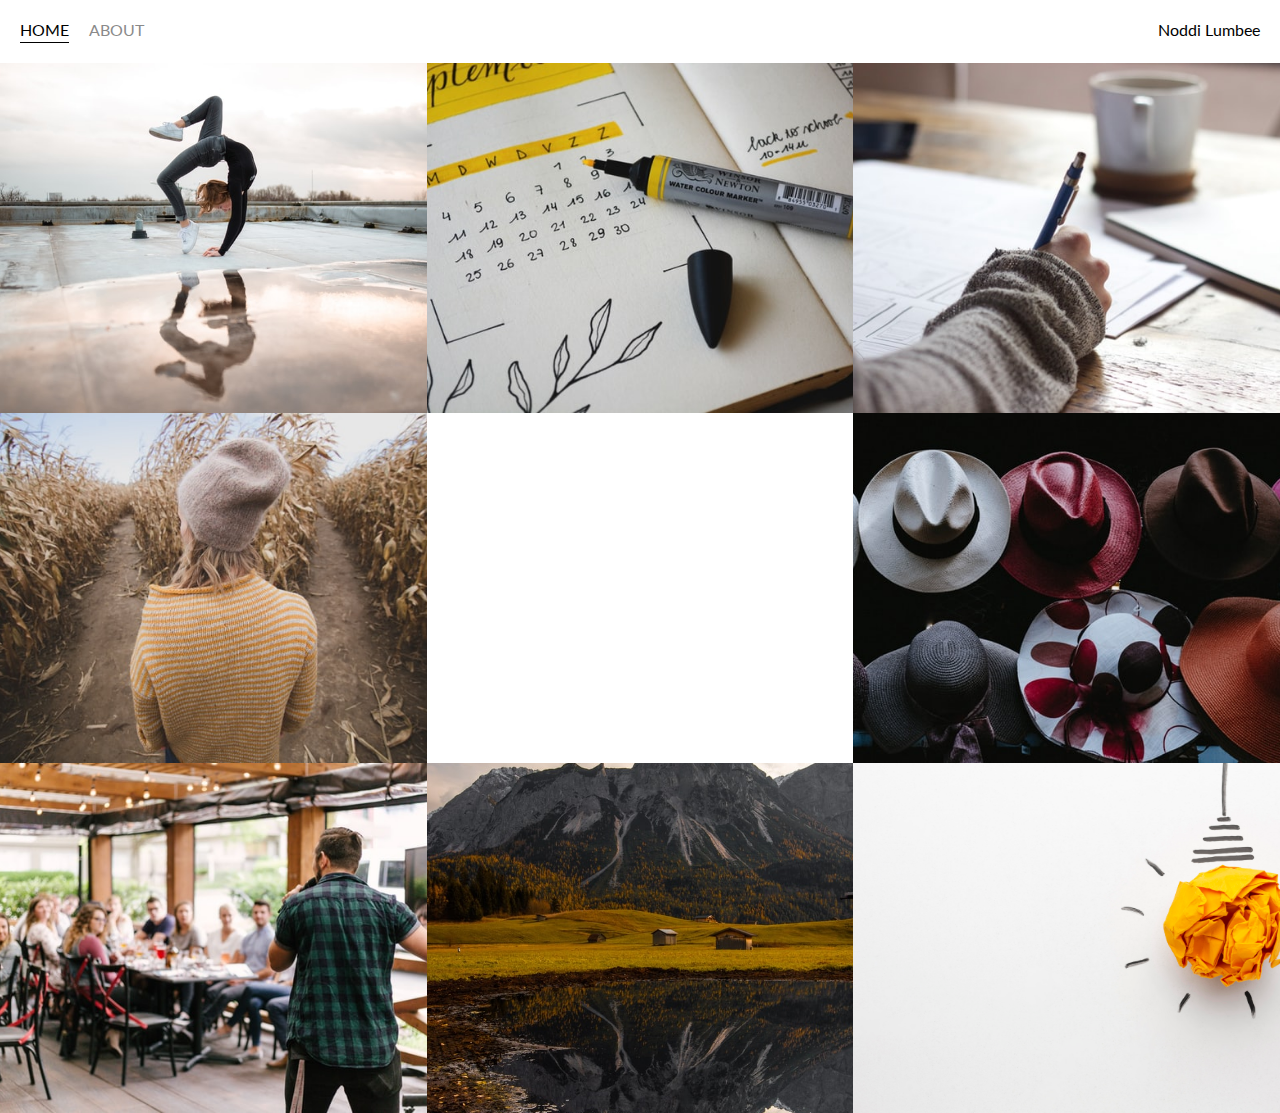
==== index.html @ 9b0a3e10 "Add files via upload" ====
<!DOCTYPE html>
<html lang="en" dir="ltr">
  <head>
    <meta charset="utf-8">
    <title>My portfolio</title>
    <link rel="stylesheet" href="style.css">
    <link href="https://fonts.googleapis.com/css2?family=Lato:ital,wght@0,100;0,300;0,400;0,700;0,900;1,100;1,300;1,400;1,700;1,900&display=swap" rel="stylesheet">
  </head>

  <body>
      <div class="container">
        <div class="nav-wrapper">
            <div class="left-side">
              <div class="nav-link-wrapper active-nav-link">
                  <a href="index.html">Home</a>
              </div>
              <div class="nav-link-wrapper">
                  <a href="about.html">About</a>
              </div>
            </div>
            <div class="right-side">
                  <div class="brand">
                    <div>Noddi Lumbee</div>
                  </div>
            </div>

        </div>

        <div class="content-wrapper">
          <div class="portfolio-items-wrapper">

            <div class="portfolio-item-wrapper">
              <div class="portfolio-img-background" style="background-image:url(images/Portfolio/flexibility.jpg)"></div>

              <div class="img-text-wrapper">
                <div class="logo-wrapper">
                  <a href="decision.html"><img src="images/logo/eagle.png" alt=""></a>
                </div>

                <div class="subtitle">
                  1 FLEXIBILITY/ADAPTABILITY
                </div>
              </div>
            </div>

            <div class="portfolio-item-wrapper">
              <div class="portfolio-img-background" style="background-image:url(images/Portfolio/plan.jpg)"></div>
              <div class="img-text-wrapper">
                <div class="logo-wrapper">
                  <img src="images/logo/" alt="">

                </div>
                <div class="subtitle">
                  2. ABILITY TO PLAN, ORGANISE AND PRIORITISE WORK
                </div>
              </div>
            </div>

            <div class="portfolio-item-wrapper">
              <div class="portfolio-img-background" style="background-image:url(images/Portfolio/writing.jpg)"></div>
              <div class="img-text-wrapper">
                <div class="logo-wrapper">
                  <img src="images/logo/" alt="">

                </div>
                <div class="subtitle">
                  3. Writing
                </div>
              </div>
            </div>

            <div class="portfolio-item-wrapper">
              <div class="portfolio-img-background" style="background-image:url(images/Portfolio/decisionmaking.jpg)"></div>
              <div class="img-text-wrapper">
                <div class="logo-wrapper">
                  <img src="images/logo/" alt="">

                </div>
                <div class="subtitle">
                  4 Decision-Making
                </div>
              </div>
            </div>

            <div class="portfolio-item-wrapper">
              <div class="portfolio-img-background" style="background-image:url(images/Portfolio/leadership.jpg)"></div>
              <div class="img-text-wrapper">
                <div class="logo-wrapper">
                  <img src="images/logo/" alt="">

                </div>
                <div class="subtitle">
                  5 LEADERSHIP/MANAGEMENT SKILLS
                </div>
              </div>
            </div>

            <div class="portfolio-item-wrapper">
              <div class="portfolio-img-background" style="background-image:url(images/Portfolio/multiplehats.jpg)"></div>
              <div class="img-text-wrapper">
                <div class="logo-wrapper">
                  <img src="images/Portfolio" alt="">

                </div>
                <div class="subtitle">
                  6 ABILITY TO WEAR MULTIPLE HATS
                </div>
              </div>
            </div>

            <div class="portfolio-item-wrapper">
              <div class="portfolio-img-background" style="background-image:url(images/Portfolio/publicspeaking.jpg)"></div>
              <div class="img-text-wrapper">
                <div class="logo-wrapper">
                  <img src="images/logo/" alt="">

                </div>
                <div class="subtitle">
                  7 PUBLIC SPEAKING
                </div>
              </div>
            </div>

            <div class="portfolio-item-wrapper">
              <div class="portfolio-img-background" style="background-image:url(images/Portfolio/reflect.jpg)"></div>
              <div class="img-text-wrapper">
                <div class="logo-wrapper">
                  <img src="images/logo/" alt="">

                </div>
                <div class="subtitle">
                  8 ABILITY TO ACCEPT AND LEARN FROM CRITICISM
                </div>
              </div>
            </div>

            <div class="portfolio-item-wrapper">
              <div class="portfolio-img-background" style="background-image:url(images/Portfolio/creativity.jpg)"></div>
              <div class="img-text-wrapper">
                <div class="logo-wrapper">
                  <img src="images/logo/" alt="">

                </div>
                <div class="subtitle">
                  9 CREATIVITY
                </div>
              </div>
            </div>




          </div>
        </div>

      </div>
    <script src="index.js" charset="utf-8"></script>
  </body>
</html>
---- style.css ----
/*master style*/

body {
  margin: 0;
  font-family: 'Lato', sans-serif;
}

.container {
  display :grid;
  grid-template-columns:1fr;

}

/* nav style */
.nav-wrapper{
  display:flex;
  justify-content: space-between;
  padding: 20px;
}

.left-side {
  display:flex;
}

.nav-wrapper > .left-side > div {
  margin-right: 20px;
  font-size:0.9;
  text-transform: uppercase;
}

.nav-link-wrapper {
  height: 22px;
  border-bottom: 1px solid transparent;
  transition: border-bottom 0.5s;
}

.nav-link-wrapper a {
  color:#8a8a8a;
  text-decoration: none;
  transition: color 0.5s;
}

.nav-link-wrapper:hover {
  border-bottom: 1px solid black;
}
.nav-link-wrapper a:hover {
  color: black;
}

.active-nav-link {
  border-bottom: 1px solid black;
}

.active-nav-link a {
  color: black !important;
}
/* portfolio style */

.portfolio-items-wrapper {
  display:grid;
  grid-template-columns:1fr 1fr 1fr;
}

.portfolio-item-wrapper {
  position:relative;

}

.portfolio-img-background {
  height:350px;
  width:100%;
  background-size: cover;
  background-position:center;
  background-repeat: no-repeat;

}

.img-text-wrapper {
  position:absolute;
  top: 0;
  display: flex;
  flex-direction:column;
  justify-content:center;
  align-items: center;
  height:100%;
  text-align:center;
  padding-left: 100px;
  padding-right: 100px;

}

.logo-wrapper img {
  width:40%;
  margin-bottom:20px;
  opacity:0%;
}

/* needs to be more specific with sleector */
.img-text-wrapper .subtitle  {
  transition:1s;
  font-weight: 600;
  color:transparent;
}


.img-text-wrapper:hover .subtitle {
  font-weight:600;
  color:pink;
}

.img-darken{
  transition:1s;
  filter:opacity(100%);

}


/* about page */

.two-column-wrapper {
  display:grid;
  grid-template-columns:1fr 1fr;
}

.profile-image-wrapper img {
  width:100%;

}

.profile-content-wrapper {
  padding-right: 80px;
  padding-left: 50px;

}

.profile-content-wrapper h2 {
  color:#ff96ad;
}

.profile-content-wrapper p {
  font-size:16px;
  color:grey;
}
hr {
  border: 1px hidden ;
}
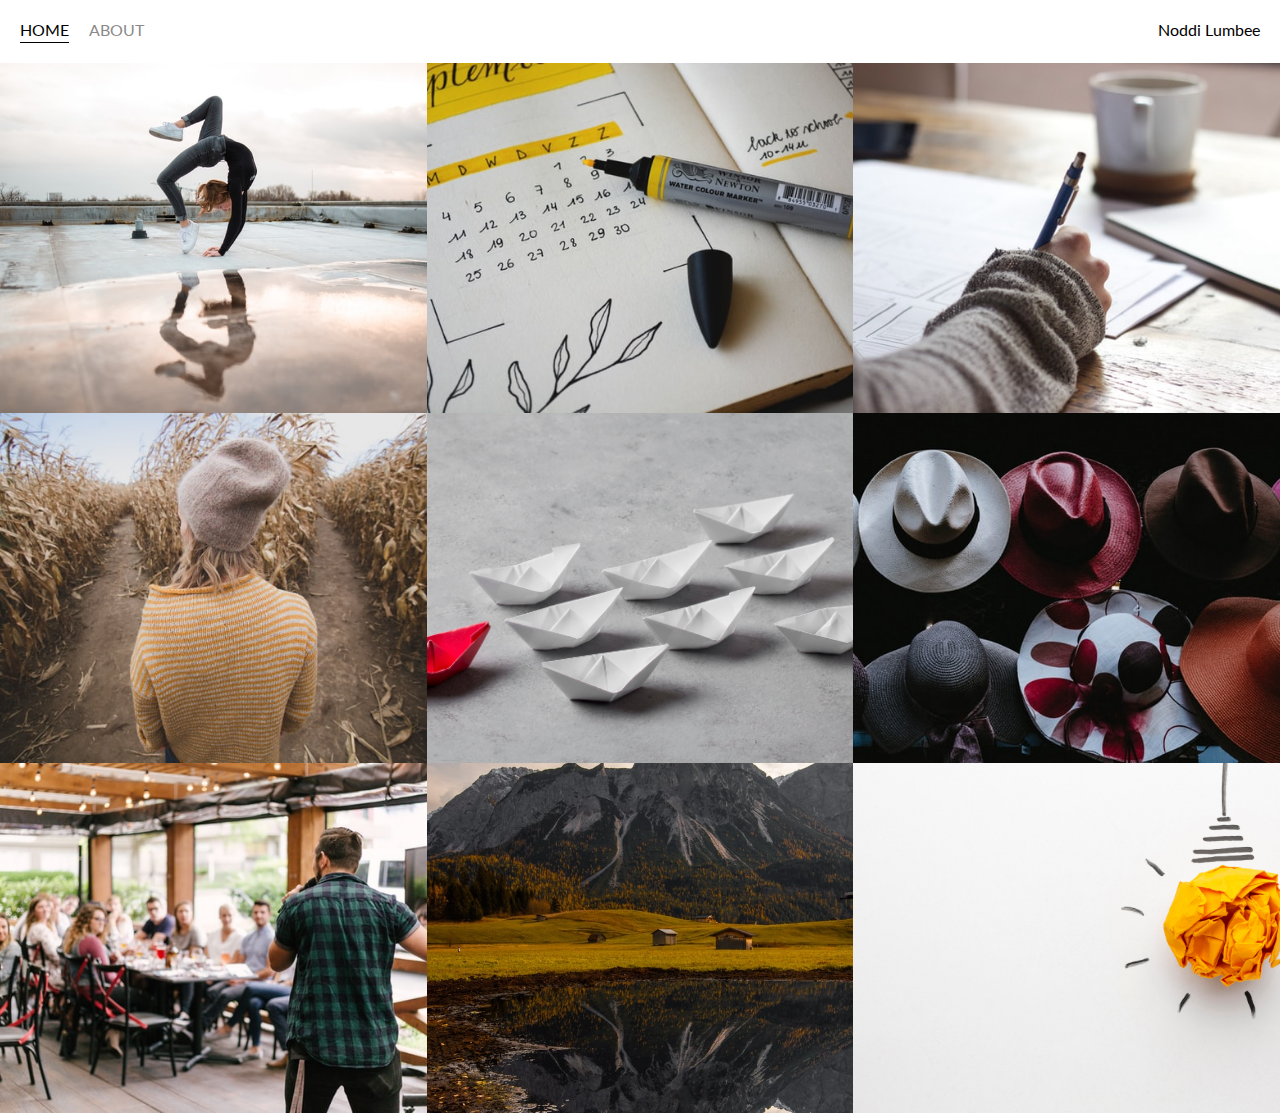
==== commit e7b376f6: "Update index.html" ====
--- a/index.html
+++ b/index.html
@@ -83,7 +83,7 @@
             </div>
 
             <div class="portfolio-item-wrapper">
-              <div class="portfolio-img-background" style="background-image:url(images/Portfolio/leadership.jpg)"></div>
+              <div class="portfolio-img-background" style="background-image:url(images/Portfolio/Leadership.jpg)"></div>
               <div class="img-text-wrapper">
                 <div class="logo-wrapper">
                   <img src="images/logo/" alt="">
